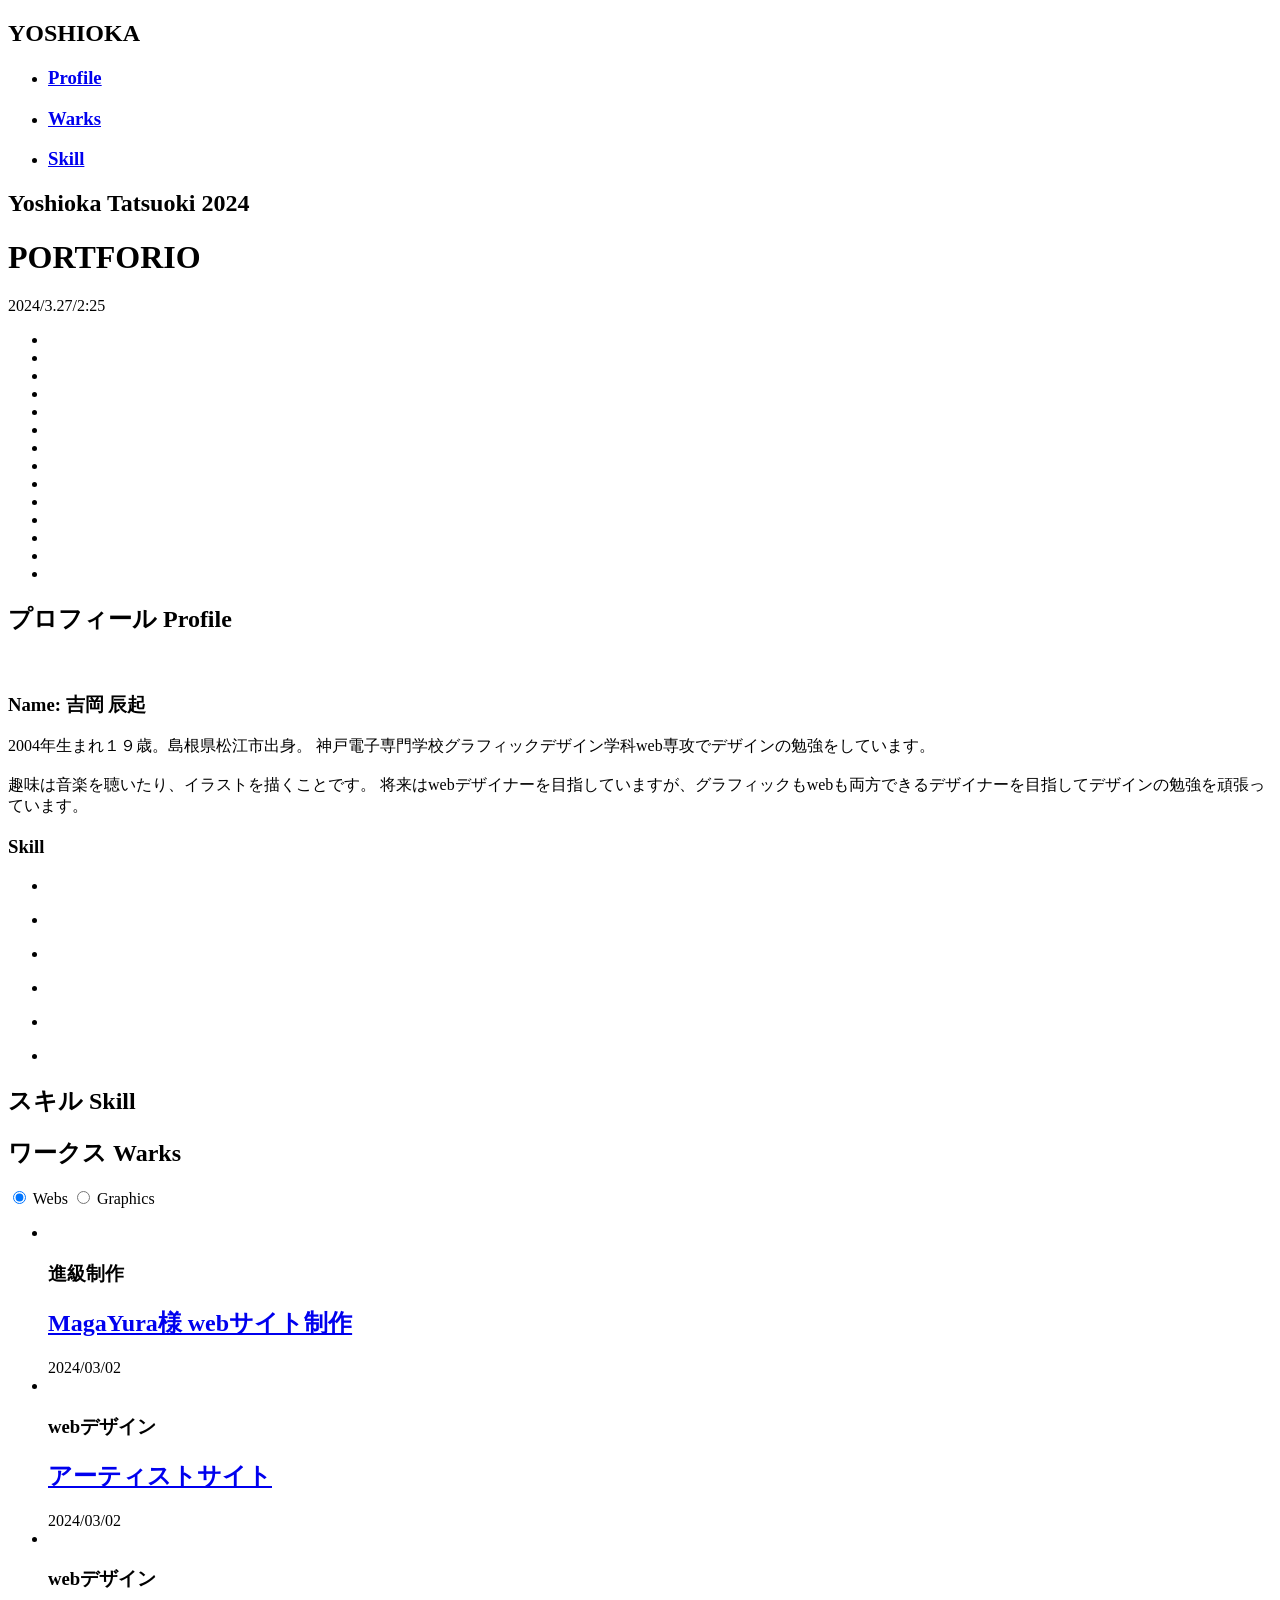
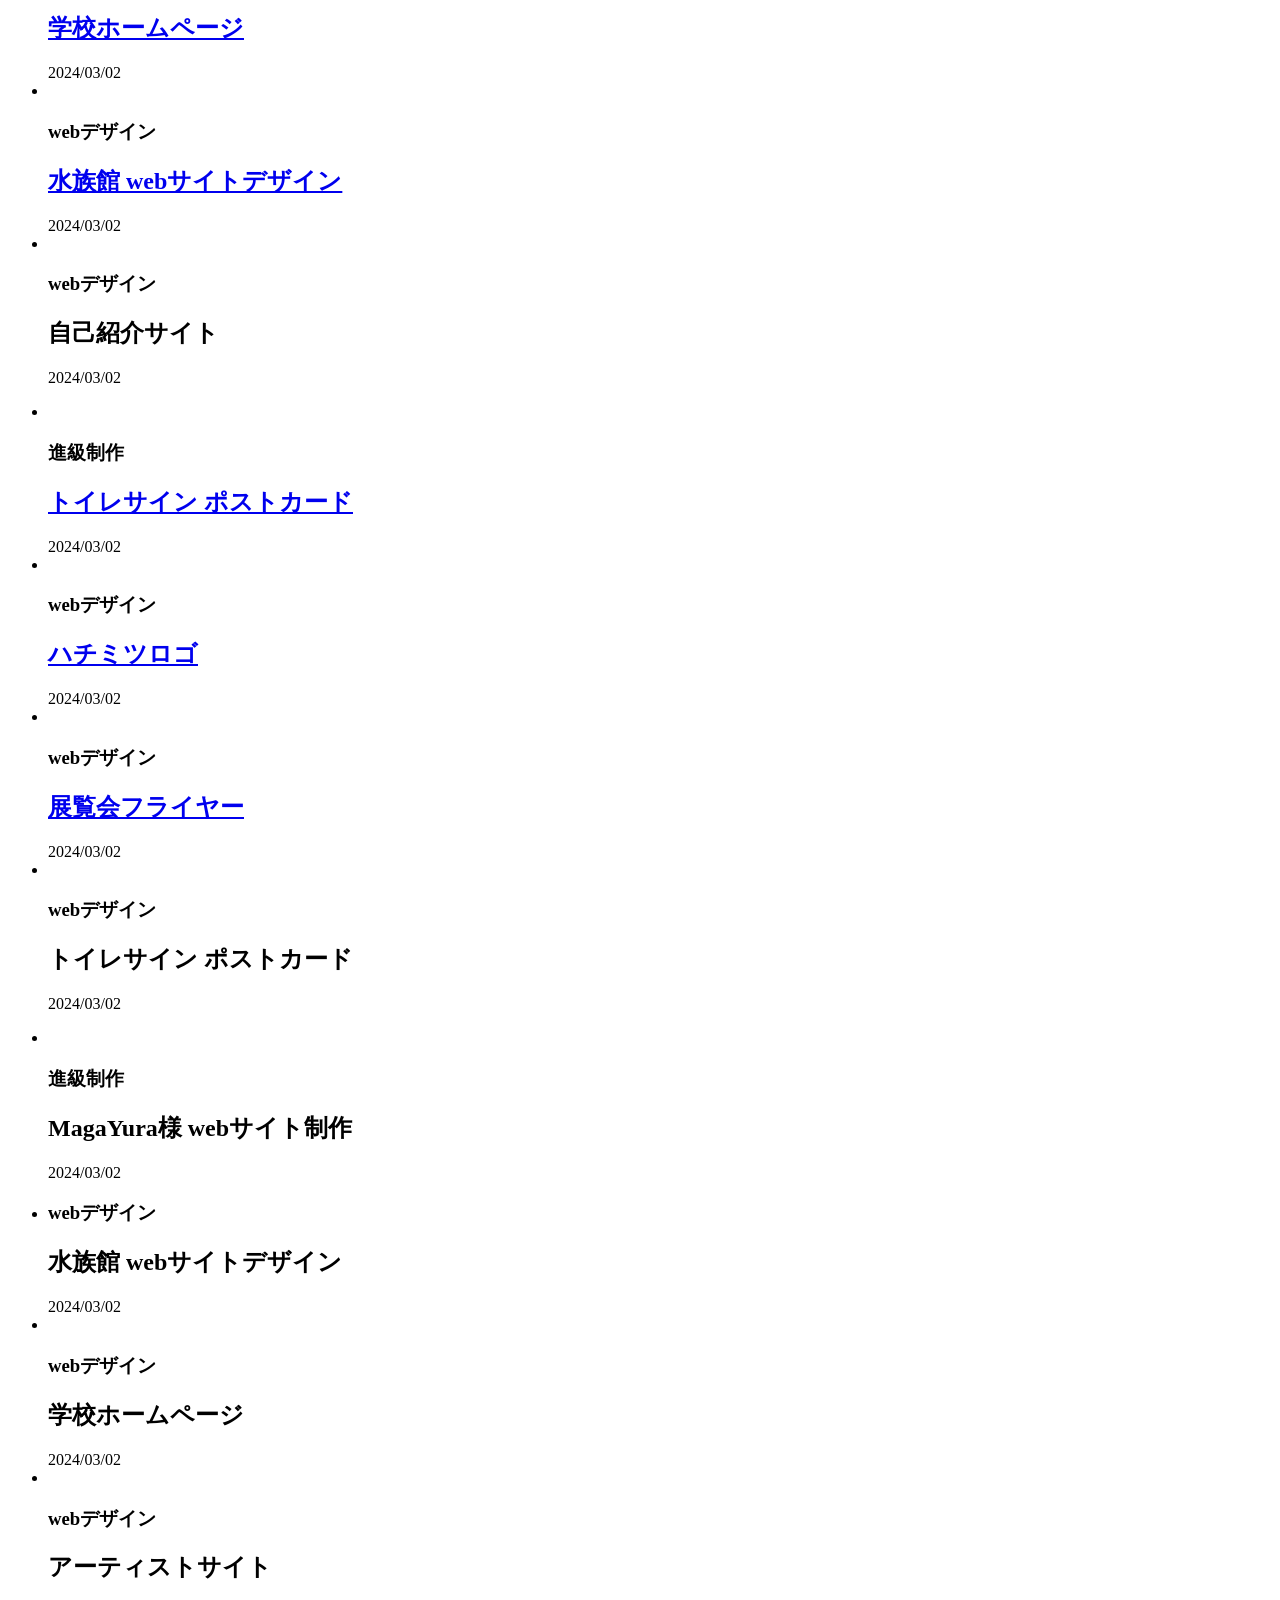
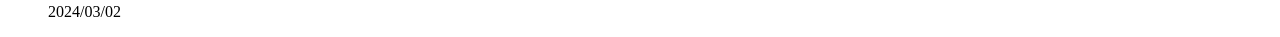
==== portforio/index.html @ def04ba5 "Create index.html" ====
<!DOCTYPE html>
<html lang="en">
<head>
    <meta charset="UTF-8">
    <meta name="viewport" content="width=device-width, initial-scale=1.0">
    <meta name="viewport" content="width=device-width, initial-scale=1">
    <link rel="stylesheet" href="css/reset.css">
    <link rel="stylesheet" href="css/style.css">
    <script src="js/js.js"></script>
    <title>Yoshioka Tatsuoki</title>
</head>
<body>
    <div id="wrapper">
        <header>
            <div id="top_bar">
                <h2>YOSHIOKA</h2>
                <ul id="menu">
                    <li>
                        <h3>
                            <a href="#profile">Profile</a>
                        </h3>
                    </li>
                    <li>
                        <h3>
                            <a href="#warks">Warks</a>
                        </h3>
                    </li>
                    <li>
                        <h3>
                            <a href="#skill">Skill</a>
                        </h3>
                    </li>
                    <!-- <li>
                        <h3>
                            <a href="">cotact</a>
                        </h3>
                    </li> -->
                </ul>
            </div>
            <div id="header_contents">
                <div id="header_contents2">
                    <h2 id="header_tetle">Yoshioka Tatsuoki 2024</h2>
                    <h1 id="main_title">PORTFORIO</h1>
                    <span><p>2024/3.27/2:25</p></span>
                </div>
            </div>
            <div id="header_back">
            </div>
            
        </header>
        <div id="slider">
            <ul>
                <li><img src="img/slider1.svg" alt=""></li>
                <li><img src="img/slider2.svg" alt=""></li>
                <li><img src="img/slider3.svg" alt=""></li>
                <li><img src="img/slider4.svg" alt=""></li>
                <li><img src="img/slider5.svg" alt=""></li>
                <li><img src="img/slider5.svg" alt=""></li>
                <li><img src="img/slider6.svg" alt=""></li>
                <li><img src="img/slider7.svg" alt=""></li>
                <li><img src="img/slider8.svg" alt=""></li>
                <li><img src="img/slider5.svg" alt=""></li>
                <li><img src="img/slider1.svg" alt=""></li>
                <li><img src="img/slider2.svg" alt=""></li>
                <li><img src="img/slider5.svg" alt=""></li>
                <li><img src="img/slider1.svg" alt=""></li>
            </ul>
        </div>
        <section id="profile">
            <h2 class="title" id="title_profile">
                <span>プロフィール</span>
                Profile
                <div class="title_line"></div>
            </h2>
            <div id="profile_contents">
                <p id="profile_left">
                    <img src="img/profile_img.png" alt="">
                </p>
                <div id="profile_right">
                    <div id="profile_tx">
                        <h3>
                            <span>Name:</span>
                            吉岡 辰起
                        </h3>
                        <p>
                            2004年生まれ１９歳。島根県松江市出身。
                            神戸電子専門学校グラフィックデザイン学科web専攻でデザインの勉強をしています。<br>
                            <br>
                            趣味は音楽を聴いたり、イラストを描くことです。
                            将来はwebデザイナーを目指していますが、グラフィックもwebも両方できるデザイナーを目指してデザインの勉強を頑張っています。
                        </p>
                    </div>
                    <div id="profile_skill">
                        <h3>Skill</h3>
                        <ul>
                            <li>
                                <p><img src="img/skill_img6.svg" alt=""></p>
                            </li>
                            <li>
                                <p><img src="img/skill_img5.svg" alt=""></p>
                            </li>
                            <li>
                                <p><img src="img/skill_img4.svg" alt=""></p>
                            </li>
                            <li>
                                <p><img src="img/skill_img3.svg" alt=""></p>
                            </li>
                            <li>
                                <p><img src="img/skill_img2.svg" alt=""></p>
                            </li>
                            <li>
                                <p><img src="img/skill_img1.svg" alt=""></p>
                            </li>
                        </ul>
                    </div>
                </div>
            </div>
        </section>
        <section id="skill">
            <h2 class="title" id="title_skill">
                <span>スキル</span>
                Skill
                <div id="t_line_skill"></div>
            </h2>
        </section>
        <section id="warks">
            <h2 class="title" id="title_warks">
                <span>ワークス</span>
                Warks
                <div class="title_line"></div>
            </h2>
            <div id="warks_back">
                 <div id="contents_warks">
                <input id="tab_webs" type="radio" name="tab_tab" checked>
                <label class="tab_item" for="tab_webs">Webs</label>
                <input id="tab_graphics" type="radio" name="tab_tab">
                <label class="tab_item" for="tab_graphics">Graphics</label>
                <!-- <input id="tab_ather" type="radio" name="tab_tab">
                <label class="tab_item" for="tab_ather">Ather</label> -->
                <div id="contents_webs" class="contents_all">
                    <ul class="contents_main">
                        <li>
                            <div class=img_webs><img src="img/item_webs.svg" alt="" width="320px"></div>
                            <div class="line_while"></div>
                            <div class="contents_right">
                                <h3 class="tag_item">進級制作</h3>
                                <h2 class="title_item">
                                    <a href="/warks/webs01.html">
                                        MagaYura様 webサイト制作
                                    </a>
                                </h2>
                                <time class="time_item" datetime="2024-03-02">
                                    2024/03/02
                                </time>
                            </div>
                        </li>

                        <li>
                            <div class=img_webs><img src="img/item_webs4.svg" alt="" width="320px"></div>
                            <div class="line_while"></div>
                            <div class="contents_right">
                                <h3 class="tag_item">webデザイン</h3>
                                <h2 class="title_item">
                                    <a href="/warks/webs03.html">
                                        アーティストサイト
                                    </a>
                                </h2>
                                <time class="time_item" datetime="2024-03-02">
                                    2024/03/02
                                </time>
                            </div>
                        </li>

                        <li>
                            <div class=img_webs><img src="img/item_webs3.svg" alt="" width="320px"></div>
                            <div class="line_while"></div>
                            <div class="contents_right">
                                <h3 class="tag_item">webデザイン</h3>
                                <h2 class="title_item">
                                    <a href="/warks/webs02.html">
                                        学校ホームページ
                                    </a>
                                </h2>
                                <time class="time_item" datetime="2024-03-02">
                                    2024/03/02
                                </time>
                            </div>
                        </li>

                        <li>
                            <div class=img_webs><img src="img/item_webs2.svg" alt="" width="320px"></div>
                            <div class="line_while"></div>
                            <div class="contents_right">
                                <h3 class="tag_item">webデザイン</h3>
                                <h2 class="title_item">
                                    <a href="/warks/webs04.html">
                                        水族館 webサイトデザイン
                                    </a>
                                </h2>
                                <time class="time_item" datetime="2024-03-02">
                                    2024/03/02
                                </time>
                            </div>
                        </li>

                        <li>
                            <div class=img_webs><img src="img/item_webs5.svg" alt="" width="320px"></div>
                            <div class="line_while"></div>
                            <div class="contents_right">
                                <h3 class="tag_item">webデザイン</h3>
                                <h2 class="title_item">自己紹介サイト</h2>
                                <time class="time_item" datetime="2024-03-02">
                                    2024/03/02
                                </time>
                            </div>
                        </li>
                        
                        <!-- <li>
                            <div class=img_webs><img src="img/item_webs.svg" alt="" width="320px"></div>
                            <div class="line_while"></div>
                            <div class="contents_right">
                                <h3 class="tag_item">進級制作</h3>
                                <h2 class="title_item">MagaYura様 webサイト制作</h2>
                                <time class="time_item" datetime="2024-03-02">
                                    2024/03/02
                                </time>
                            </div>
                        </li>

                        <li>
                            <div class=img_webs><img src="img/item_webs.svg" alt="" width="320px"></div>
                            <div class="line_while"></div>
                            <div class="contents_right">
                                <h3 class="tag_item">進級制作</h3>
                                <h2 class="title_item">MagaYura様 webサイト制作</h2>
                                <time class="time_item" datetime="2024-03-02">
                                    2024/03/02
                                </time>
                            </div>
                        </li> -->

                    </ul>
                </div>
                <div id="contents_graphics" class="contents_all">
                    <ul class="contents_main">
                        <li>
                            <div class=img_webs><img src="img/item_graphics.svg" alt="" width="320px"></div>
                            <div class="line_while"></div>
                            <div class="contents_right">
                                <h3 class="tag_item">進級制作</h3>
                                <h2 class="title_item">
                                    <a href="/warks/webs05.html">
                                        トイレサイン ポストカード
                                    </a>
                                </h2>
                                <time class="time_item" datetime="2024-03-02">
                                    2024/03/02
                                </time>
                            </div>
                        </li>

                        <li>
                            <div class=img_webs><img src="img/item_graphics3.svg" alt="" width="320px"></div>
                            <div class="line_while"></div>
                            <div class="contents_right">
                                <h3 class="tag_item">webデザイン</h3>
                                <h2 class="title_item">
                                    <a href="/warks/webs07.html">
                                        ハチミツロゴ
                                    </a>
                                </h2>
                                <time class="time_item" datetime="2024-03-02">
                                    2024/03/02
                                </time>
                            </div>
                        </li>

                        <li>
                            <div class=img_webs><img src="img/item_graphics4.svg" alt="" width="320px"></div>
                            <div class="line_while"></div>
                            <div class="contents_right">
                                <h3 class="tag_item">webデザイン</h3>
                                <h2 class="title_item">
                                    <a href="/warks/webs08.html">
                                        展覧会フライヤー
                                    </a>
                                </h2>
                                <time class="time_item" datetime="2024-03-02">
                                    2024/03/02
                                </time>
                            </div>
                        </li>

                        <li>
                            <div class=img_webs><img src="img/item_graphics2.svg" alt="" width="320px"></div>
                            <div class="line_while"></div>
                            <div class="contents_right">
                                <h3 class="tag_item">webデザイン</h3>
                                <h2 class="title_item">トイレサイン ポストカード</h2>
                                <time class="time_item" datetime="2024-03-02">
                                    2024/03/02
                                </time>
                            </div>
                        </li>
                    </ul>
                </div>
                <div id="contents_ather" class="contents_all">
                    <ul class="contents_main">
                        <li>
                            <div class=img_webs><img src="img/item_webs.svg" alt="" width="320px"></div>
                            <div class="line_while"></div>
                            <div class="contents_right">
                                <h3 class="tag_item">進級制作</h3>
                                <h2 class="title_item">MagaYura様 webサイト制作</h2>
                                <time class="time_item" datetime="2024-03-02">
                                    2024/03/02
                                </time>
                            </div>
                        </li>

                        <li>
                            <!-- <div class=img_webs><img src="img/item_webs2.svg" alt="" width="320px"></div> -->
                            <div class="line_while"></div>
                            <div class="contents_right">
                                <h3 class="tag_item">webデザイン</h3>
                                <h2 class="title_item">水族館 webサイトデザイン</h2>
                                <time class="time_item" datetime="2024-03-02">
                                    2024/03/02
                                </time>
                            </div>
                        </li>

                        <li>
                            <div class=img_webs><img src="img/item_webs3.svg" alt="" width="320px"></div>
                            <div class="line_while"></div>
                            <div class="contents_right">
                                <h3 class="tag_item">webデザイン</h3>
                                <h2 class="title_item">学校ホームページ</h2>
                                <time class="time_item" datetime="2024-03-02">
                                    2024/03/02
                                </time>
                            </div>
                        </li>

                        <li>
                            <div class=img_webs><img src="img/item_webs4.svg" alt="" width="320px"></div>
                            <div class="line_while"></div>
                            <div class="contents_right">
                                <h3 class="tag_item">webデザイン</h3>
                                <h2 class="title_item">アーティストサイト</h2>
                                <time class="time_item" datetime="2024-03-02">
                                    2024/03/02
                                </time>
                            </div>
                        </li>
                        
                    </ul>
                </div>
                <!-- <div class="list_btn">
                    <button>view more</button>
                </div> -->
            </div>
                <div id="warks_line"></div>
            </div>
        </section>
    </div>
</body>
</html>
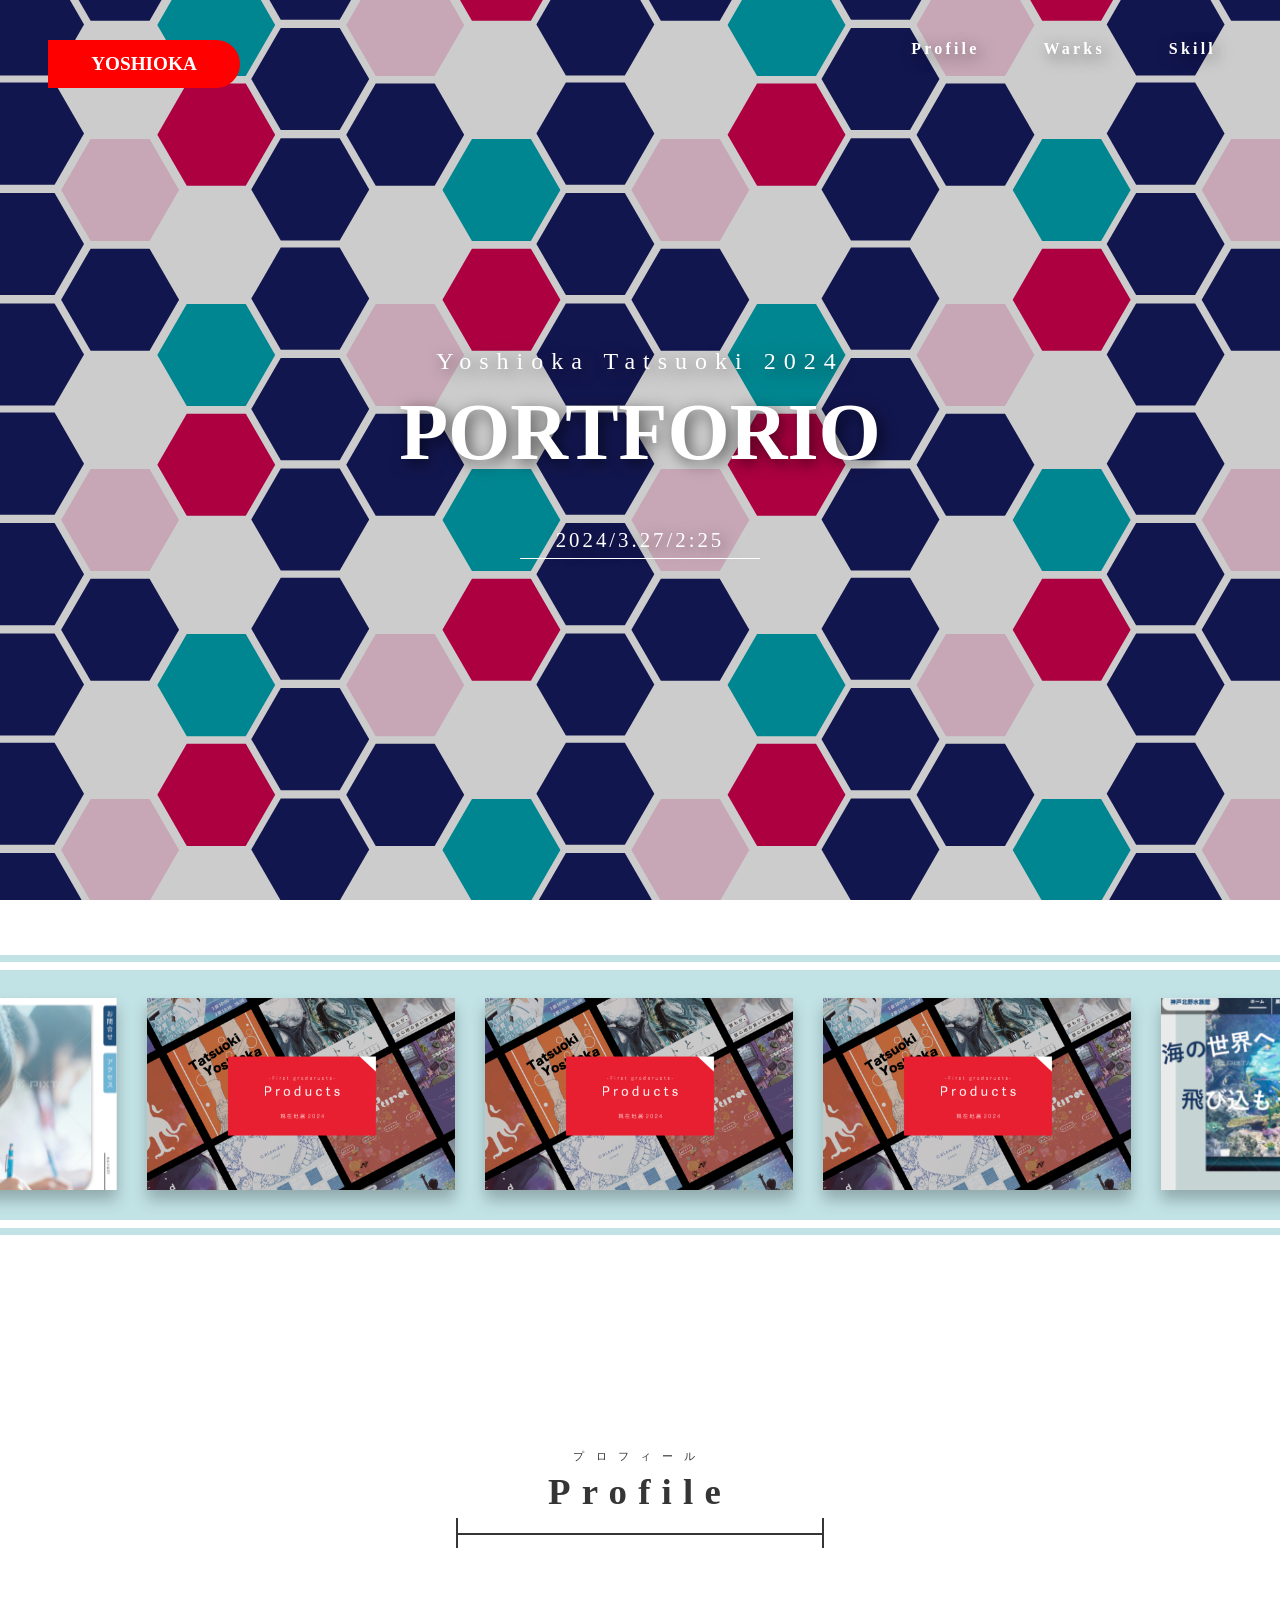
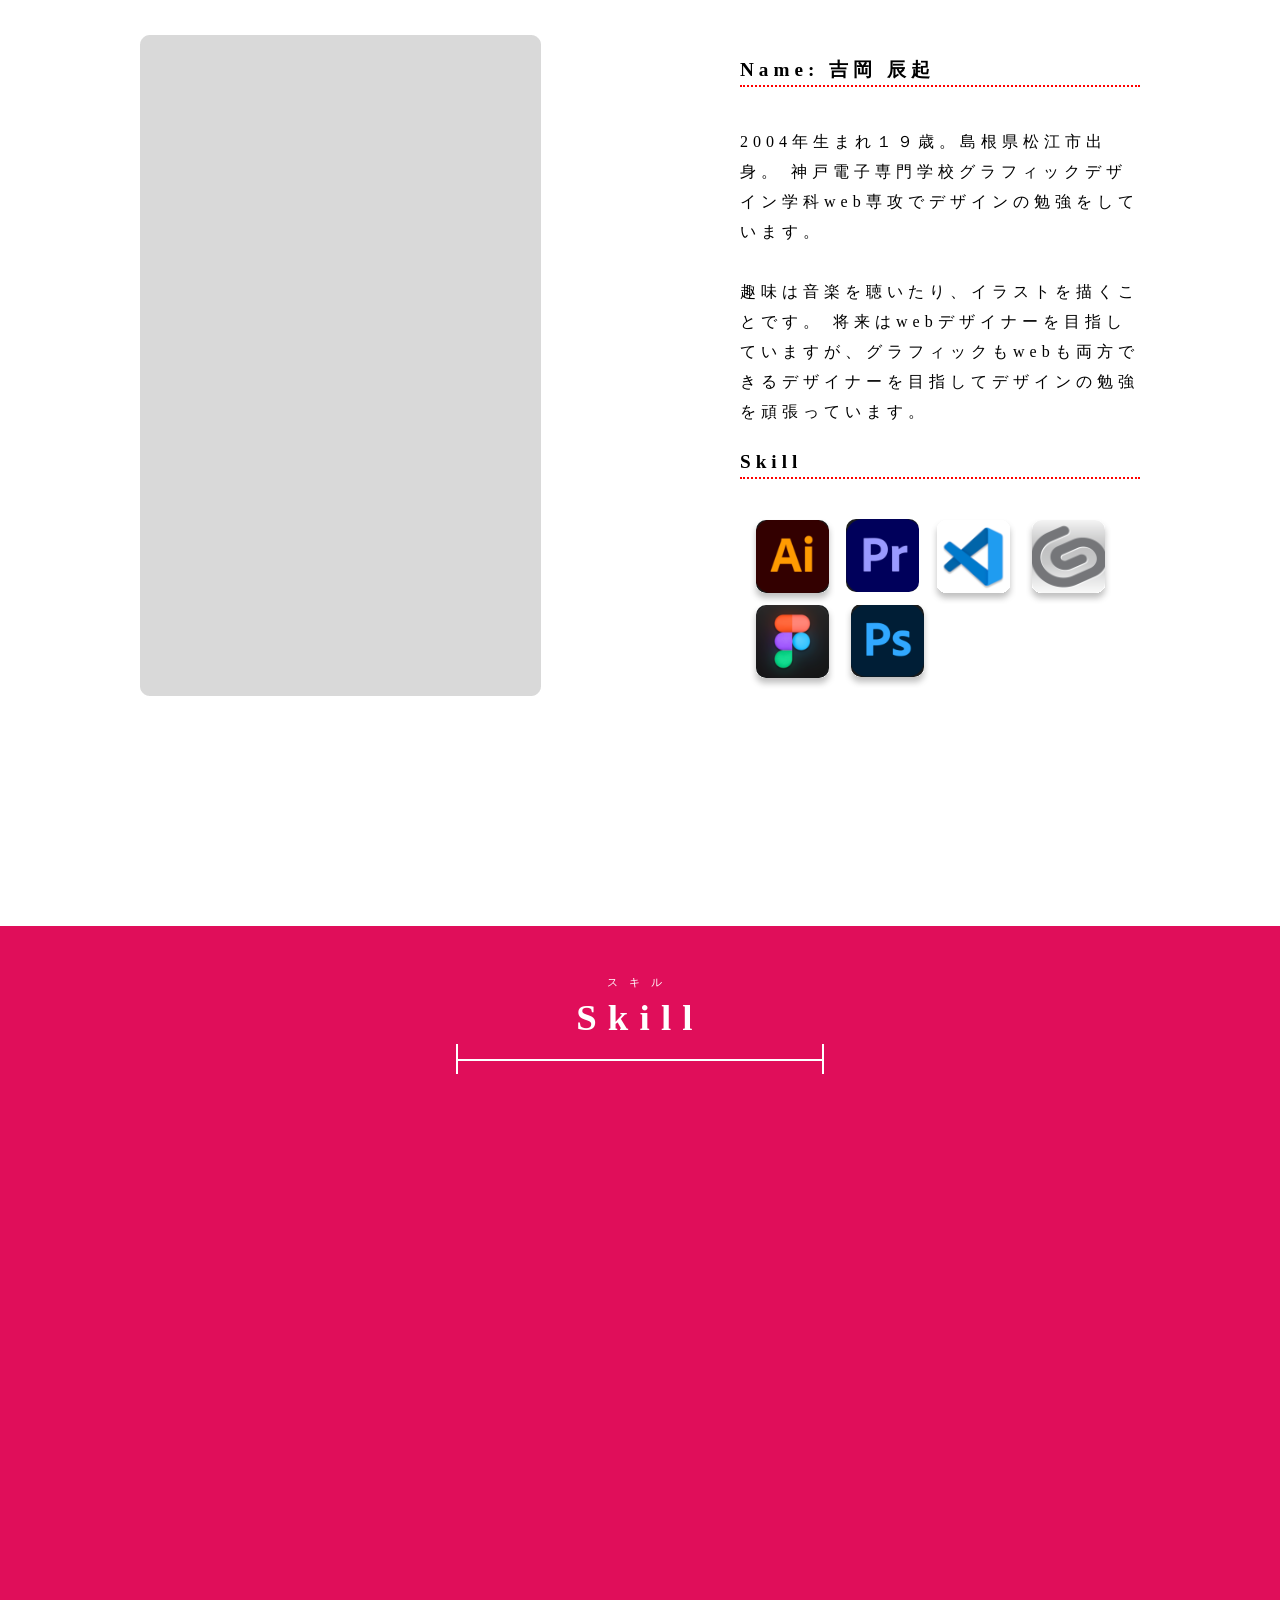
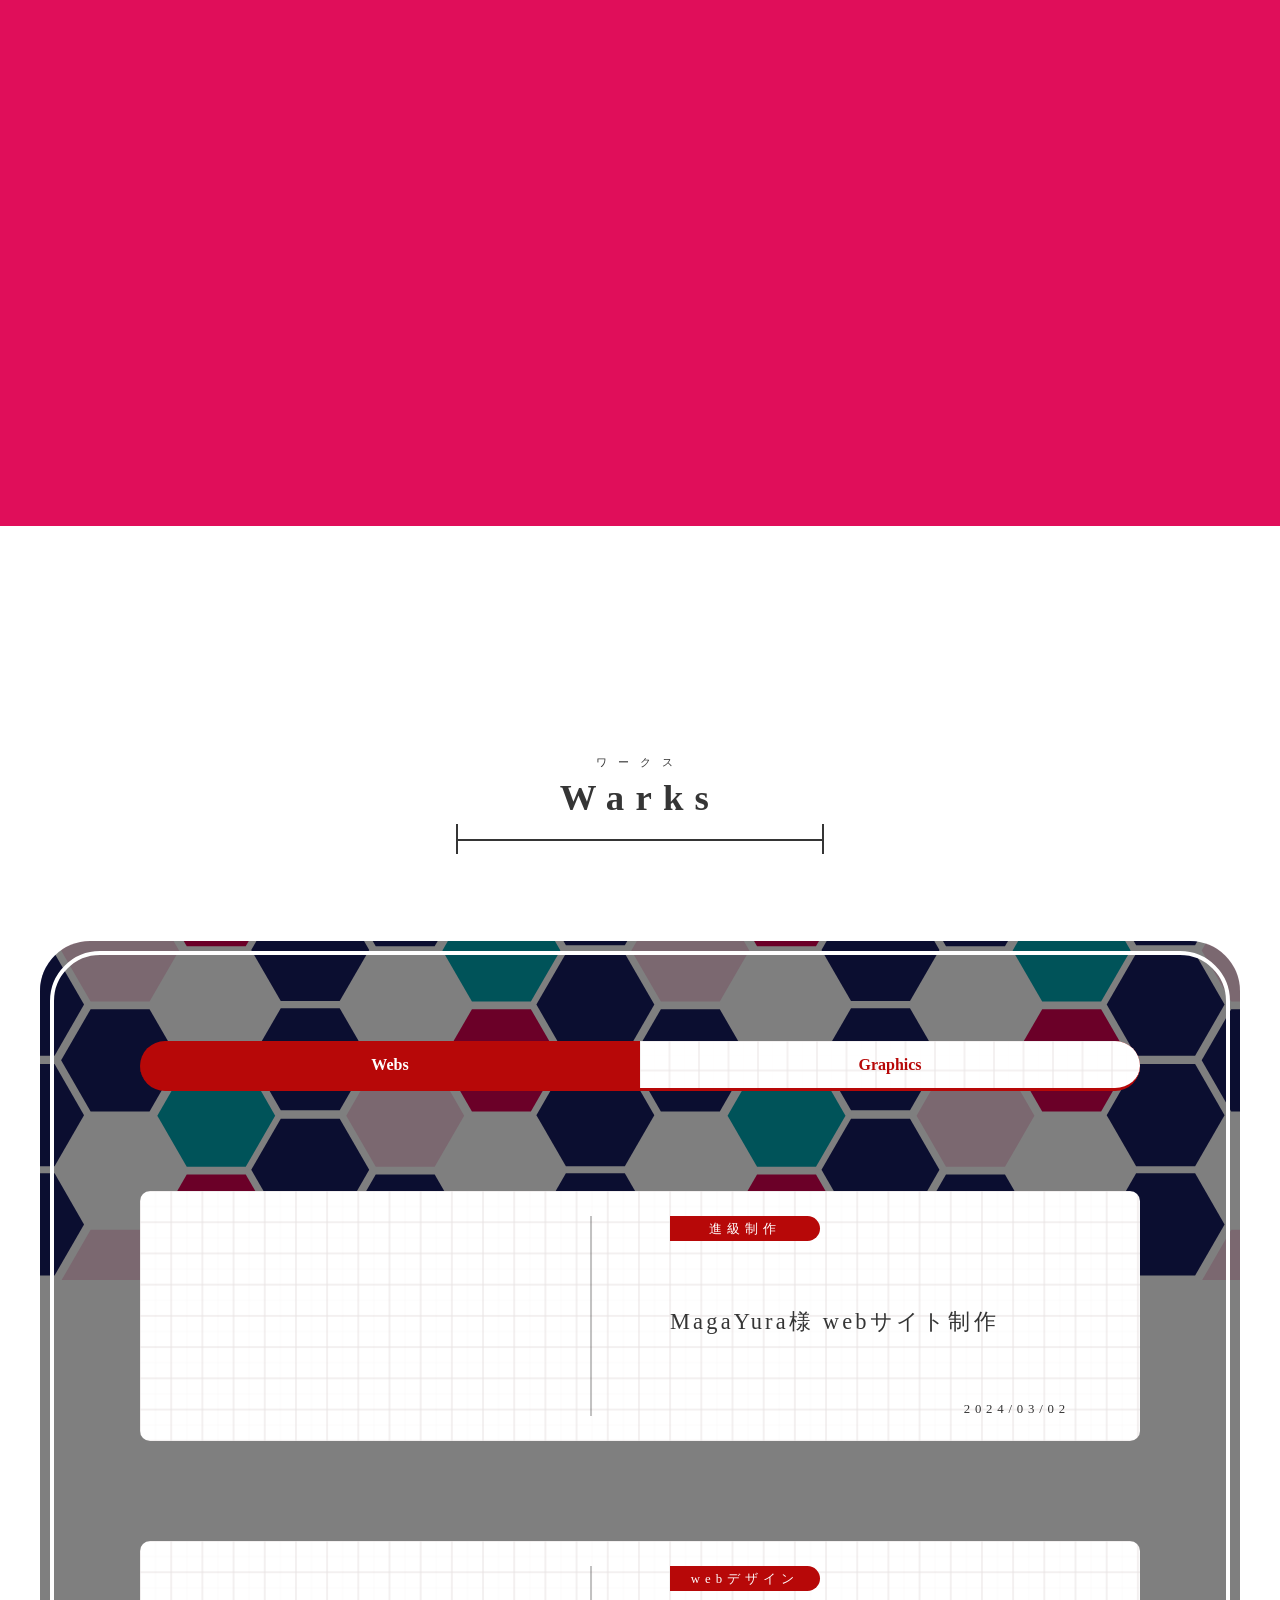
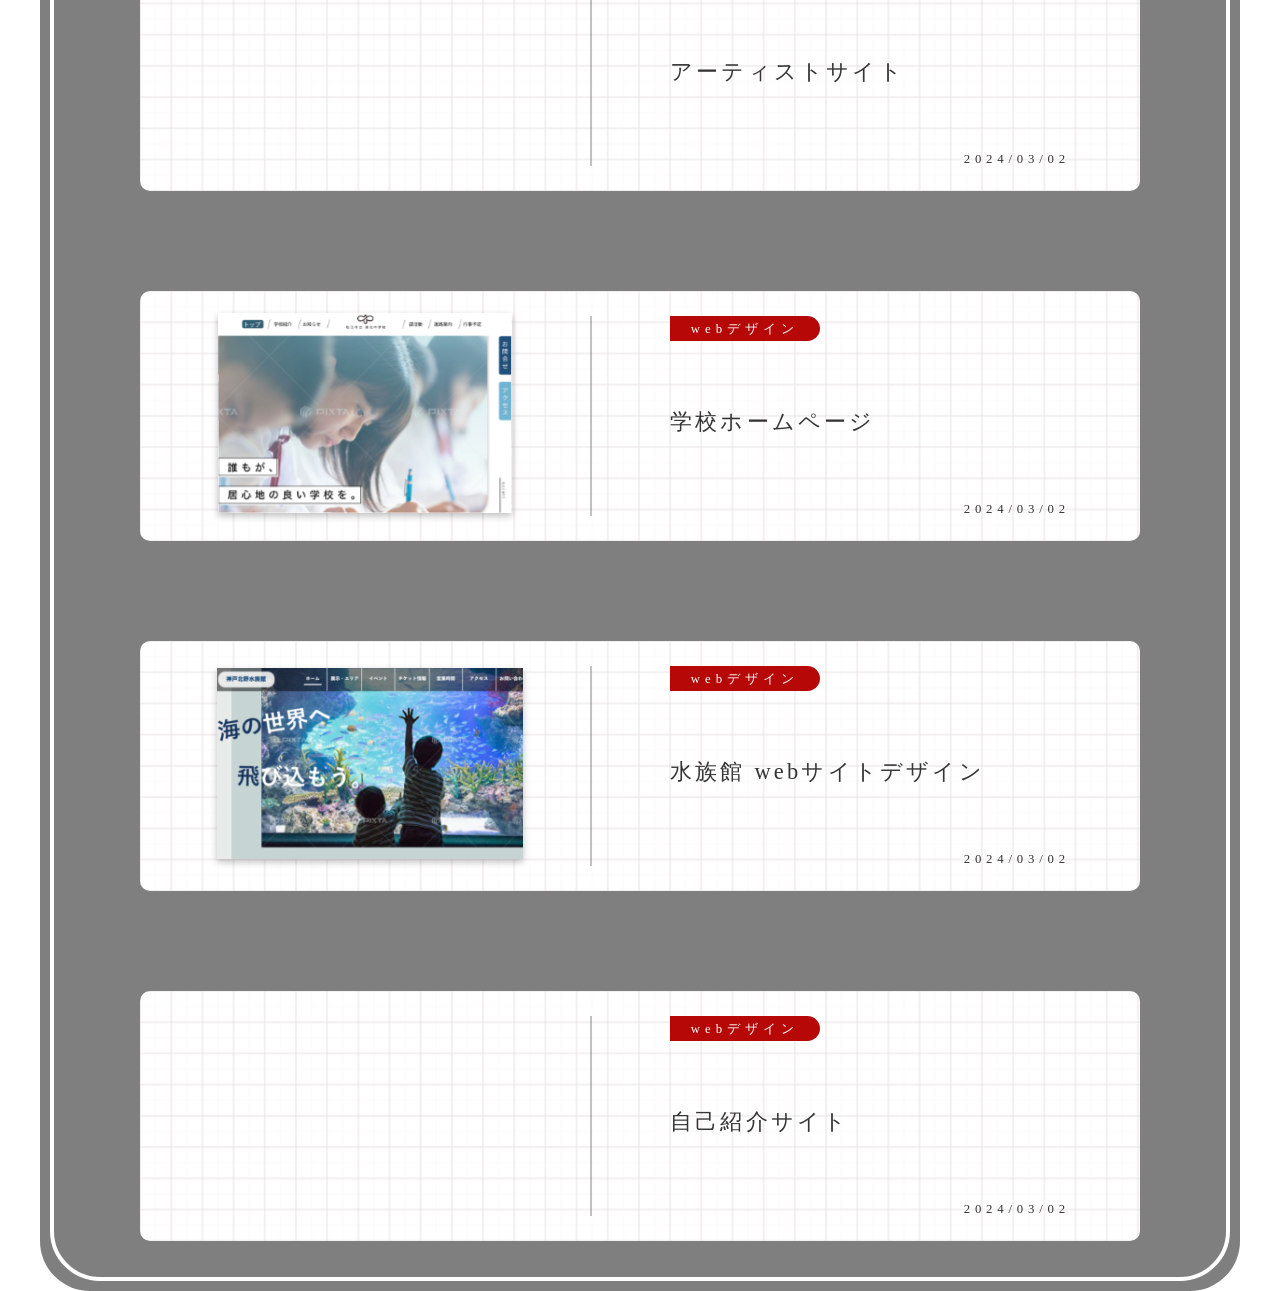
==== commit ee5546ba: "portforio ポートフォリオ" ====
--- a/portforio/index.html
+++ b/portforio/index.html
@@ -145,7 +145,7 @@
                             <div class="contents_right">
                                 <h3 class="tag_item">進級制作</h3>
                                 <h2 class="title_item">
-                                    <a href="/warks/webs01.html">
+                                    <a href="index02.html">
                                         MagaYura様 webサイト制作
                                     </a>
                                 </h2>
@@ -161,7 +161,7 @@
                             <div class="contents_right">
                                 <h3 class="tag_item">webデザイン</h3>
                                 <h2 class="title_item">
-                                    <a href="/warks/webs03.html">
+                                    <a href="index04.html">
                                         アーティストサイト
                                     </a>
                                 </h2>
@@ -177,7 +177,7 @@
                             <div class="contents_right">
                                 <h3 class="tag_item">webデザイン</h3>
                                 <h2 class="title_item">
-                                    <a href="/warks/webs02.html">
+                                    <a href="index03.html">
                                         学校ホームページ
                                     </a>
                                 </h2>
@@ -193,7 +193,7 @@
                             <div class="contents_right">
                                 <h3 class="tag_item">webデザイン</h3>
                                 <h2 class="title_item">
-                                    <a href="/warks/webs04.html">
+                                    <a href="index05.html">
                                         水族館 webサイトデザイン
                                     </a>
                                 </h2>
@@ -249,7 +249,7 @@
                             <div class="contents_right">
                                 <h3 class="tag_item">進級制作</h3>
                                 <h2 class="title_item">
-                                    <a href="/warks/webs05.html">
+                                    <a href="index06.html">
                                         トイレサイン ポストカード
                                     </a>
                                 </h2>
@@ -265,7 +265,7 @@
                             <div class="contents_right">
                                 <h3 class="tag_item">webデザイン</h3>
                                 <h2 class="title_item">
-                                    <a href="/warks/webs07.html">
+                                    <a href="index07.html">
                                         ハチミツロゴ
                                     </a>
                                 </h2>
@@ -281,7 +281,7 @@
                             <div class="contents_right">
                                 <h3 class="tag_item">webデザイン</h3>
                                 <h2 class="title_item">
-                                    <a href="/warks/webs08.html">
+                                    <a href="index08.html">
                                         展覧会フライヤー
                                     </a>
                                 </h2>
@@ -365,4 +365,4 @@
         </section>
     </div>
 </body>
-</html>
+</html>
--- a/portforio/css/style.css
+++ b/portforio/css/style.css
@@ -0,0 +1,626 @@
+body{
+    overflow-x: hidden;
+    font-size: 16px;
+    /* background-color: rgb(243, 241, 238); */
+    background-image: url(../img/body_back2.svg);
+    background-repeat: no-repeat;
+    background-size: 100%;
+    animation: noise 8s steps(10) infinite;
+}
+
+@keyframes noise{
+      to {
+    background-position: 0 0;
+  }
+  10% {
+    background-position: -5% -10%;
+  }
+  20% {
+    background-position: -15% 5%;
+  }
+  30% {
+    background-position: 7% -25%;
+  }
+  40% {
+    background-position: 20% 25%;
+  }
+  50% {
+    background-position: -25% 10%;
+  }
+  60% {
+    background-position: 15% 5%;
+  }
+  70% {
+    background-position: 0 15%;
+  }
+  80% {
+    background-position: 25% 35%;
+  }
+  90% {
+    background-position: -10% 10%;
+  }
+}
+
+body::-webkit-scrollbar{
+    display: none;
+}
+
+header{
+    color: white;
+    width: 100vw;
+    height: 100vh;
+    position: relative;
+}
+
+#header_back{
+    width: 100vw;
+    height: 100vh;
+    position: absolute;
+    background-color: white;
+    background-image: url(../img/back4.svg);
+    background-repeat: no-repeat;
+    background-size: 100%;
+    background-attachment:fixed;
+    z-index: -10;
+    position: relative;
+    animation: backmoob 200s linear infinite;
+}
+
+@keyframes backmoob{
+    50%{
+        background-position: -100% 100%;
+    }
+}
+
+#header_back::after{
+    content: "";
+    width: 100vw;
+    height: 100vh;
+    background-color: rgba(0, 0, 0, 0.2);
+    position: absolute;
+    top: 0;
+}
+
+#top_bar{
+    position: relative;
+    display: flex;
+}
+
+#top_bar h2{
+    width: 12rem;
+    height: 3rem;
+    font-size: 1.2rem;
+    font-weight: bold;
+    position: absolute;
+    margin-left: 3rem;
+    left: 0;
+    top: 40px;
+    background-color: #FF0000;
+    display: flex;
+    justify-content: center;
+    align-items: center;
+    border-radius: 0 5rem 5rem 0;
+}
+
+#menu{
+    display: flex;
+    position: absolute;
+    right: 0;
+    top: 40px;
+    font-weight: bold;
+    letter-spacing: 0.2rem;
+    font-size: 1rem;
+    z-index: 100;
+}
+
+#menu li{
+    margin-right: 4rem;
+    display: flex;
+    justify-content: center;
+    align-items: center;
+    text-shadow: 4px 4px 15px rgba(0, 0, 0,0.6);
+    position: relative;
+}
+
+#menu li:nth-child(4){
+    margin-right: 4rem;
+    width: 10rem;
+    height: 2.5rem;
+    display: flex;
+    justify-content: center;
+    align-items: center;
+    background-color: red;
+    border-radius: 5rem;
+    box-shadow: none;
+    background: linear-gradient(to right, rgb(255, 0, 60), rgb(255, 67, 30), rgb(255, 132, 0), rgb(255, 0, 0)) 0% center/200%;
+    animation: rain 2s linear infinite;
+}
+
+#menu li::after{
+    content: "";
+    width: 7px;
+    height: 7px;
+    background: linear-gradient(to right, rgb(255, 0, 60), rgb(255, 67, 30), rgb(255, 132, 0), rgb(255, 0, 0)) 0% center/200%;
+    animation: rain 2s linear infinite;
+    border-radius: 50px;
+    position: absolute;
+    bottom: -15px;
+    opacity: 0;
+    transition: 1s;
+}
+
+#menu li:hover::after{
+    opacity: 1;
+}
+
+@keyframes rain{
+    100%{
+            background-position-x: 200%;
+    }
+}
+
+#header_contents{
+    width: 100vw;
+    margin: auto;
+    text-align: center;
+    font-size: 5rem;
+    font-weight: bold;
+    height: 100vh;
+    display: grid;
+    place-items: center;
+    position: absolute;
+    top: 0px;
+    right: 0;
+    left: 0;
+    text-shadow: 4px 4px 15px rgba(0, 0, 0,0.6);
+}
+
+#header_tetle{
+    font-size: 1.5rem;
+    font-weight: normal;
+    letter-spacing: 0.5rem;
+    margin-bottom: 10px;
+}
+
+#main_title{
+    margin-bottom: 50px;
+}
+
+#header_contents p{
+    font-size: 1.3rem;
+    letter-spacing: 3px;
+    font-weight: normal;
+    position: relative;
+}
+
+#header_contents p::after{
+    content: "";
+    width: 15rem;
+    height: 1.5px;
+    position: absolute;
+    top: 30px;
+    right: 0;
+    left: 0;
+    background-color: white;
+    margin: auto;
+}
+
+/* #header_contents2{
+    width: 800px;
+    height: 300px;
+    display: grid;
+    flex-direction: column;
+    align-items: center;
+    background-color: white;
+    color: #2e3868;
+} */
+
+/* ----- */
+
+#slider{
+    width: 100%;
+    margin: auto;
+    height: 250px;
+    background-color: #C2E3E6;
+    background-image: url(../img/body_back2.svg);
+    animation: noise 8s steps(10) infinite;
+    margin-top: 70px;
+    position: relative;
+}
+
+#slider::before{
+    content: "";
+    width: 100%;
+    height: 7px;
+    background-color: #C2E3E6;
+    background-image: url(../img/body_back2.svg);
+    animation: noise 8s steps(10) infinite;
+    position: absolute;
+    top: -15px;
+}
+
+#slider::after{
+    content: "";
+    width: 100%;
+    height: 7px;
+    background-color: #C2E3E6;
+    background-image: url(../img/body_back2.svg);
+    animation: noise 8s steps(10) infinite;
+    position: absolute;
+    bottom: -15px;
+}
+
+#slider ul{
+    height: 250px;
+    display: flex;
+    justify-content: center;
+    align-items: center;
+}
+
+#slider li{
+    height: 205px;
+}
+
+#slider img{
+    
+    height: auto;
+}
+
+#slider ul{
+    animation: infinity-scroll-left 80s infinite linear 0.5s both;
+}
+
+@keyframes infinity-scroll-left{
+    from {
+        transform: translateX(0);
+    }
+        50% {
+        transform: translateX(100%);
+    }
+}
+
+/* ----- */
+
+.title{
+    font-size: 2.3rem;
+    display: flex;
+    justify-content: center;
+    flex-direction: column;
+    letter-spacing: 0.7rem;
+    font-weight: bold;
+    text-align: center;
+    color: #353535;
+    margin-top: 230px;
+}
+
+.title span{
+    font-size: 0.7rem;
+    font-weight: normal;
+    margin-bottom: 8px;
+}
+
+.title_line{
+    width: 23rem;
+    margin: auto;
+    height: 2px;
+    background-color: #353535;
+    position: relative;
+    margin-top: 20px;
+    margin-bottom: 50px;
+}
+
+.title_line::before{
+    content: "";
+    position: absolute;
+    left: 0px;
+    top: -15px;
+    width: 2px;
+    height: 30px;
+    background-color: #353535;
+}
+
+.title_line::after{
+    content: "";
+    position: absolute;
+    right: 0px;
+    top: -15px;
+    width: 2px;
+    height: 30px;
+    background-color: #353535;
+}
+
+/* ----- */
+
+#profile_contents{
+    width: 1200px;
+    margin: auto;
+    /* background-color: aqua; */
+    display: flex;
+    margin-top: 50px;
+}
+
+#profile_left{
+    margin-left: 100px;
+}
+
+#profile_right{
+    width: 400px;
+    margin-left: auto;
+    margin-right: 100px;
+    letter-spacing: 5px;
+    line-height: 30px;
+}
+
+#profile_contents h3{
+    margin-bottom: 40px;
+    margin-top: 20px;
+    font-size: 1.2rem;
+    font-weight: bold;
+    border-bottom: #FF0000 2px dotted;
+}
+
+#profile_skill ul{
+    display: flex;
+    flex-wrap: wrap;
+}
+
+#profile_skill li{
+    margin-left: 10px;
+}
+
+/* ----- */
+
+#skill{
+    width: 100vw;
+    height: 1200px;
+    background-color: #E00E5A;
+    
+}
+
+
+
+#title_skill{
+    color: white;
+    padding-top: 50px;
+}
+
+#t_line_skill{
+    width: 23rem;
+    margin: auto;
+    height: 2px;
+    background-color: white;
+    position: relative;
+    margin-top: 20px;
+    margin-bottom: 50px;
+}
+
+#t_line_skill::before{
+    content: "";
+    position: absolute;
+    left: 0px;
+    top: -15px;
+    width: 2px;
+    height: 30px;
+    background-color: white;
+}
+
+#t_line_skill::after{
+    content: "";
+    position: absolute;
+    right: 0px;
+    top: -15px;
+    width: 2px;
+    height: 30px;
+    background-color: white;
+}
+
+/* ----- */
+
+#warks{
+    width: 1200px;
+    height: 1500px;
+    border-radius: 50px;
+    margin: auto;
+    position: relative;
+}
+
+#warks_back{
+    width: 1200px;
+    background-color: white;
+    background-image: url(../img/back4.svg);
+    background-repeat: no-repeat;
+    background-size: 100%;
+    background-attachment: fixed;
+    border-radius: 50px;
+    margin: auto;
+    margin-top: 50px;
+    position: relative;
+    position: absolute;
+    animation: backmoob 200s linear infinite;
+    z-index: 0;
+    padding-bottom: 50px;
+}
+
+#warks_back::after{
+    content: "";
+    width: 100%;
+    height: 100%;
+    position: absolute;
+    top: 0px;
+    right: 0px;
+    background-color: rgba(0, 0, 0, 0.5);
+    border-radius: 50px;
+    z-index: -10;
+}
+
+#warks_line{
+    position: absolute;
+    width: 1180px;
+    /* height: 1580px; */
+    border: white 4px solid;
+    border-radius: 50px;
+    z-index: -5;
+    top: 10px;
+    bottom: 10px;
+    right: 10px;
+    left: 10px;
+}
+
+.contents_main li{
+    width: 1000px;
+    height: 250px;
+    margin: auto;
+    background-image: url(../img/back_warkscontents.svg);
+    border-radius: 10px;
+    background-size: 100%;
+    display: flex;
+    align-items: center;
+    margin-top: 100px;
+    padding: 70px;
+    color: #353535;
+    transition: 1s;
+}
+
+.contents_main li:hover{
+    color: #B70808;
+}
+
+.img_webs {
+    /* background-color: #C2E3E6; */
+    display: flex;
+    justify-content: center;
+    align-items: center;
+    overflow: hidden;
+}
+
+.img_webs img{
+    transition: 0.2s all linear;
+}
+
+.img_webs img:hover{
+    scale: 1.05;
+    /* transform: rotate(2deg); */
+}
+
+.contents_right{
+    width: 400px;
+    margin-left: auto;
+    display: grid;
+    height: 200px;
+}
+
+.tag_item{
+    font-size: 0.8rem;
+    width: 150px;
+    height: 25px;
+    display: flex;
+    letter-spacing: 5px;
+    font-weight: 300;
+    align-items: center;
+    justify-content: center;
+    border-radius: 0px 50px 50px 0px;
+    background-color: #B70808;
+    color: white;
+}
+
+.title_item{
+    font-size: 1.4rem;
+    letter-spacing: 0.2rem;
+    /* background-color: #B70808; */
+    display: flex;
+    align-items: center;
+}
+
+.time_item{
+    font-size: 0.8rem;
+    letter-spacing: 0.3rem;
+    margin-left: auto;
+    display: flex;
+    align-items: end;
+}
+
+input[name="tab_tab"]{
+    display: none;
+}
+
+.contents_all{
+    display: none;
+}
+
+.contents_webs{
+    display: block;
+}
+
+#tab_webs:checked ~ #contents_webs,
+#tab_graphics:checked ~ #contents_graphics,
+#tab_ather:checked ~ #contents_ather{
+    display: block;
+}
+
+#contents_warks{
+    width: 1000px;
+    margin: auto;
+}
+
+.line_while{
+    width: 1.5px;
+    height: 200px;
+    background-color: #353535;
+    margin-left: 60px;
+    opacity: 0.3;
+}
+
+.tab_item{
+    width: calc(100%/2);
+    height: 50px;
+    display: flex;
+    align-items: center;
+    justify-content: center;
+    color: #B70808;
+    background-color: #B70808;
+    background-image: url(../img/back_warkscontents.svg);
+    border-bottom: #B70808 3px solid;
+    font-weight: bold;
+    float: left;
+    margin-top: 100px;
+    margin-bottom: 100px;
+    /* transition: 0.2s all linear 0.2s; */
+}
+
+#contents_warks label:nth-child(2){
+    border-radius: 50px 0 0 50px;
+}
+
+#contents_warks label:nth-child(4){
+    border-radius: 0 50px 50px 0;
+}
+
+/* .tab_item:hover{
+    background-image: none;
+    color: white;
+    transition: 1s;
+} */
+
+#contents_warks input:checked + .tab_item{
+    background-image: none;
+    background-color: #B70808;
+    color: white;
+}
+
+.list_btn{
+    width: 250px;
+    height: 50px;
+    margin: auto;
+    margin-top: 80px;
+    margin-bottom: 50px;
+    background: linear-gradient(to right, rgb(255, 0, 60), rgb(255, 67, 30), rgb(255, 132, 0), rgb(255, 0, 0)) 0% center/200%;
+    display: flex;
+    justify-content: center;
+    align-items: center;
+    color: white;
+    font-family: 'Franklin Gothic Medium', 'Arial Narrow', Arial, sans-serif;
+    font-weight: bold;
+    border-radius: 50px;
+    animation: rain 2s linear infinite;
+}
+
